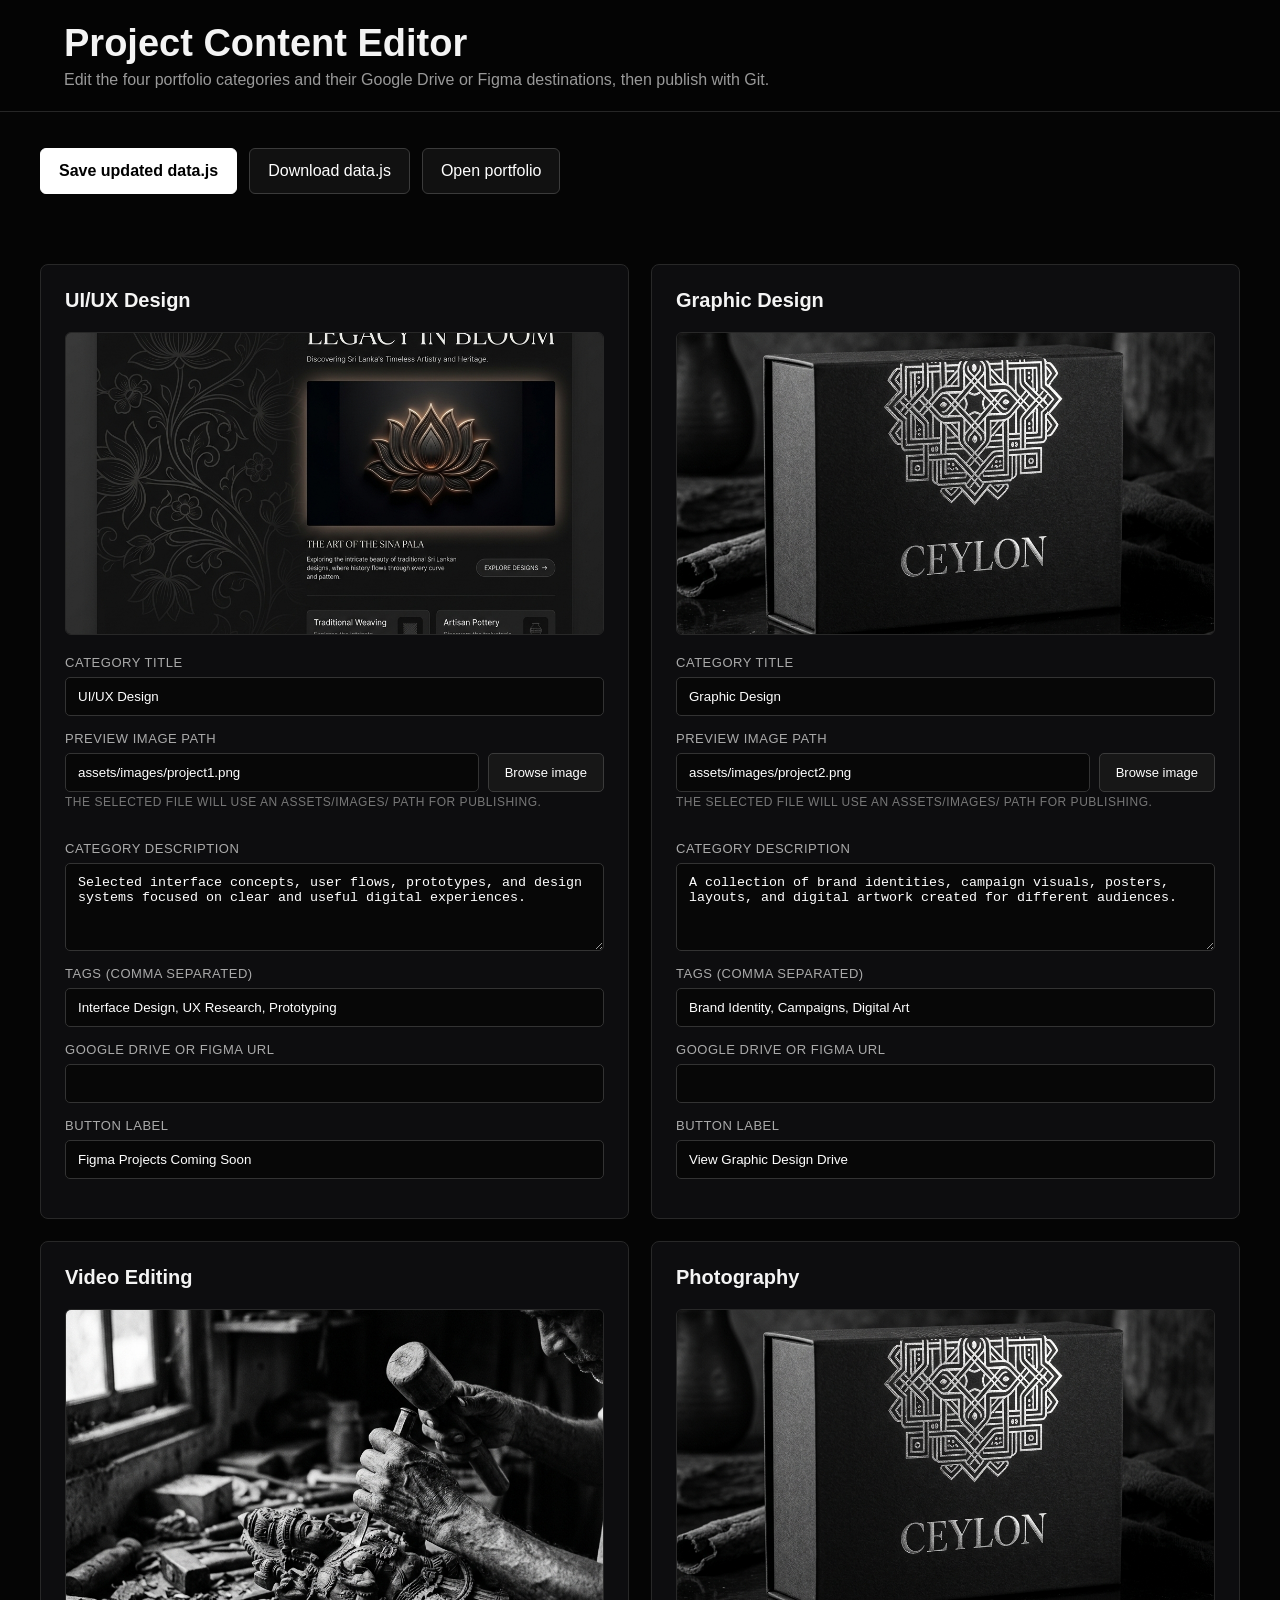
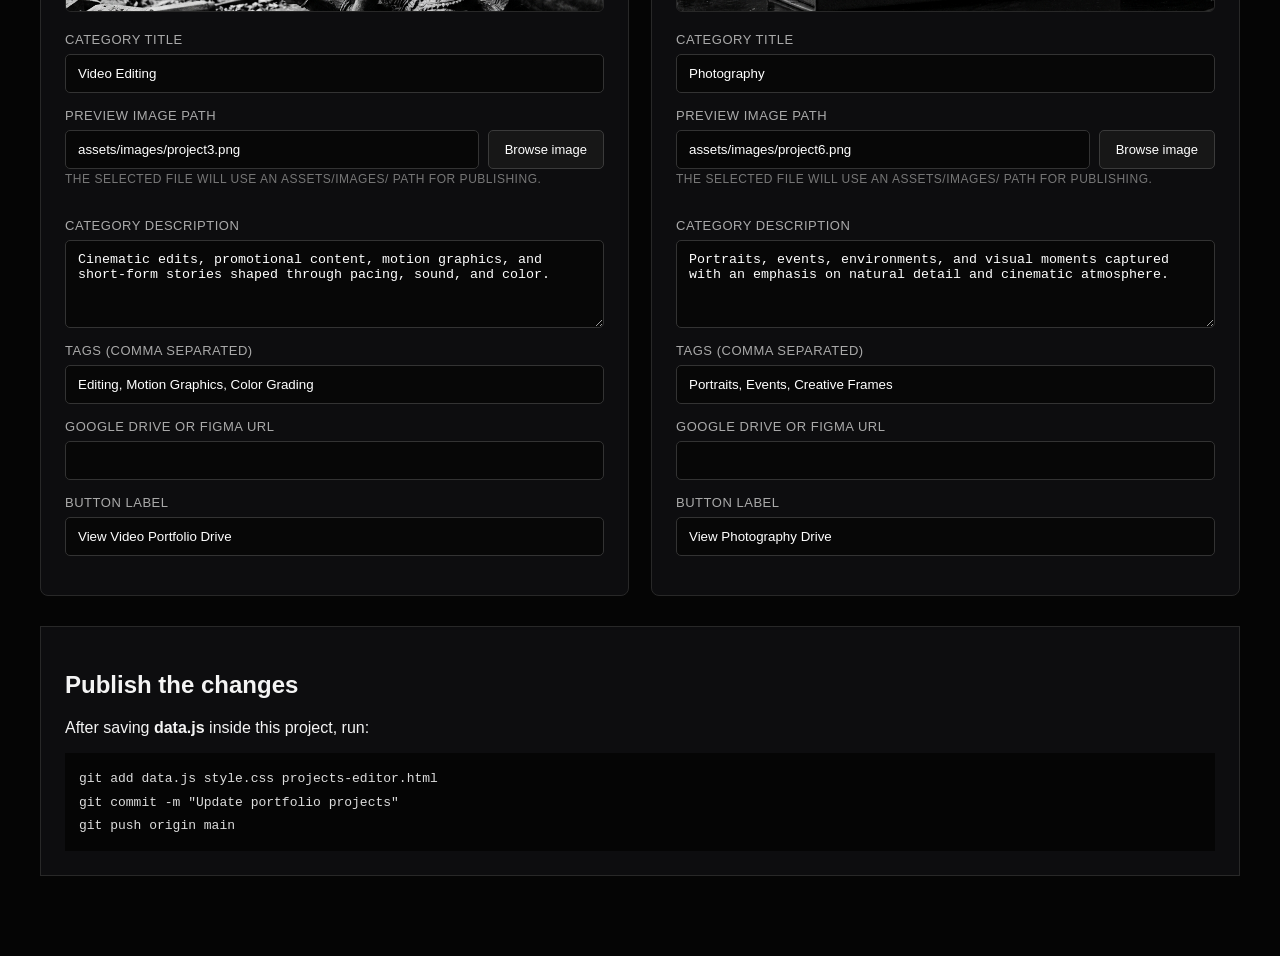
==== projects-editor.html @ d55bb492 "Save portfolio content and category editor" ====
<!DOCTYPE html>
<html lang="en">
<head>
    <meta charset="UTF-8">
    <meta name="viewport" content="width=device-width, initial-scale=1.0">
    <title>MALSEOGRAPHY Project Editor</title>
    <style>
        :root { color-scheme: dark; font-family: Inter, Arial, sans-serif; }
        * { box-sizing: border-box; }
        body { margin: 0; background: #050505; color: #f4f4f4; }
        header { position: sticky; top: 0; z-index: 2; padding: 22px clamp(20px, 5vw, 64px); background: rgba(5,5,5,.94); border-bottom: 1px solid #262626; backdrop-filter: blur(14px); }
        header h1 { margin: 0 0 6px; font-size: clamp(24px, 4vw, 38px); }
        header p { margin: 0; color: #999; }
        main { width: min(1200px, calc(100% - 32px)); margin: 36px auto 80px; }
        .toolbar { display: flex; flex-wrap: wrap; gap: 12px; margin-bottom: 28px; }
        button, a.button { border: 1px solid #3b3b3b; border-radius: 6px; padding: 13px 18px; background: #111; color: #fff; font: inherit; cursor: pointer; text-decoration: none; }
        button.primary { background: #fff; color: #000; border-color: #fff; font-weight: 700; }
        .grid { display: grid; grid-template-columns: repeat(2, minmax(0, 1fr)); gap: 22px; }
        article { padding: 24px; border: 1px solid #282828; border-radius: 8px; background: #0d0d0f; }
        article h2 { margin: 0 0 20px; font-size: 20px; }
        label { display: grid; gap: 7px; margin-bottom: 15px; color: #aaa; font-size: 13px; letter-spacing: .04em; text-transform: uppercase; }
        input, textarea, select { width: 100%; border: 1px solid #333; border-radius: 5px; padding: 11px 12px; background: #070707; color: #fff; font: 15px/1.5 inherit; }
        textarea { min-height: 88px; resize: vertical; }
        .image-picker { display: grid; grid-template-columns: 1fr auto; gap: 9px; }
        .image-picker .browse { display: grid; place-items: center; margin: 0; padding: 0 16px; border: 1px solid #3b3b3b; border-radius: 5px; color: #fff; background: #171717; cursor: pointer; font-size: 13px; text-transform: none; letter-spacing: 0; }
        .image-picker input[type="file"] { position: absolute; width: 1px; height: 1px; opacity: 0; pointer-events: none; }
        .image-preview { width: 100%; aspect-ratio: 16 / 9; margin-bottom: 16px; border: 1px solid #282828; border-radius: 6px; object-fit: cover; background: #070707; }
        .image-help { margin: -6px 0 15px; color: #777; font-size: 12px; line-height: 1.5; }
        .status { min-height: 24px; margin: 18px 0; color: #b7b7b7; }
        .publish { margin-top: 30px; padding: 24px; border: 1px solid #282828; background: #0d0d0f; }
        code { display: block; margin-top: 12px; padding: 14px; overflow-x: auto; background: #050505; color: #ddd; line-height: 1.8; }
        @media (max-width: 760px) { .grid { grid-template-columns: 1fr; } }
    </style>
</head>
<body>
    <header>
        <h1>Project Content Editor</h1>
        <p>Edit the four portfolio categories and their Google Drive or Figma destinations, then publish with Git.</p>
    </header>
    <main>
        <div class="toolbar">
            <button class="primary" id="save-file">Save updated data.js</button>
            <button id="download-file">Download data.js</button>
            <a class="button" href="index.html">Open portfolio</a>
        </div>
        <p class="status" id="status" role="status"></p>
        <div class="grid" id="editor-grid"></div>
        <section class="publish">
            <h2>Publish the changes</h2>
            <p>After saving <strong>data.js</strong> inside this project, run:</p>
            <code>git add data.js style.css projects-editor.html<br>git commit -m "Update portfolio projects"<br>git push origin main</code>
        </section>
    </main>
    <script src="data.js"></script>
    <script>
        const fields = [
            ['title', 'Category title'], ['image', 'Preview image path'],
            ['description', 'Category description'], ['tags', 'Tags (comma separated)'],
            ['link', 'Google Drive or Figma URL'], ['linkLabel', 'Button label']
        ];
        const projects = structuredClone(PORTFOLIO_DATA.portfolioCategories);
        const grid = document.getElementById('editor-grid');
        const status = document.getElementById('status');

        function valueFor(project, key) {
            if (key === 'tags') return project.tags.join(', ');
            return project[key] || '';
        }

        grid.innerHTML = projects.map((project, index) => `
            <article>
                <h2>${project.title}</h2>
                <img class="image-preview" data-preview-index="${index}" src="${project.image}" alt="${project.title} preview">
                ${fields.map(([key, label]) => `
                    <label>${label}
                        ${key === 'image'
                            ? `<span class="image-picker">
                                <input data-index="${index}" data-key="${key}" value="${valueFor(project, key).replaceAll('&','&amp;').replaceAll('"','&quot;')}">
                                <button class="browse" type="button" data-browse-index="${index}">Browse image</button>
                                <input type="file" accept="image/png,image/jpeg,image/webp,image/gif" data-image-file="${index}">
                               </span>
                               <span class="image-help">The selected file will use an assets/images/ path for publishing.</span>`
                            : key === 'description'
                            ? `<textarea data-index="${index}" data-key="${key}">${valueFor(project, key)}</textarea>`
                            : `<input data-index="${index}" data-key="${key}" value="${valueFor(project, key).replaceAll('&','&amp;').replaceAll('"','&quot;')}">`}
                    </label>`).join('')}
            </article>`).join('');

        grid.addEventListener('input', event => {
            const input = event.target;
            const project = projects[Number(input.dataset.index)];
            const key = input.dataset.key;
            if (!project || !key) return;
            if (key === 'tags') project.tags = input.value.split(',').map(tag => tag.trim()).filter(Boolean);
            else project[key] = input.value;
            status.textContent = 'Unsaved changes';
        });

        grid.addEventListener('change', event => {
            const picker = event.target;
            if (!picker.matches('[data-image-file]') || !picker.files[0]) return;
            const index = Number(picker.dataset.imageFile);
            const file = picker.files[0];
            const publishPath = `assets/images/${file.name.replaceAll(' ', '-')}`;
            projects[index].image = publishPath;
            const pathInput = grid.querySelector(`[data-index="${index}"][data-key="image"]`);
            const preview = grid.querySelector(`[data-preview-index="${index}"]`);
            pathInput.value = publishPath;
            preview.src = URL.createObjectURL(file);
            status.textContent = `Preview updated. Copy ${file.name} into assets/images before publishing.`;
        });

        grid.addEventListener('click', event => {
            const button = event.target.closest('[data-browse-index]');
            if (!button) return;
            grid.querySelector(`[data-image-file="${button.dataset.browseIndex}"]`).click();
        });

        function updatedSource() {
            const nextData = structuredClone(PORTFOLIO_DATA);
            nextData.portfolioCategories = projects;
            return `/**\n * CENTRALIZED PORTFOLIO DATA STORE (Source of Truth)\n * Edit this file to update portfolio content.\n */\n\nconst PORTFOLIO_DATA = ${JSON.stringify(nextData, null, 4)};\n`;
        }

        document.getElementById('save-file').addEventListener('click', async () => {
            try {
                if (!window.showSaveFilePicker) throw new Error('picker-unavailable');
                const handle = await showSaveFilePicker({ suggestedName: 'data.js', types: [{ description: 'JavaScript', accept: { 'text/javascript': ['.js'] } }] });
                const writable = await handle.createWritable();
                await writable.write(updatedSource());
                await writable.close();
                status.textContent = 'Saved. Refresh the portfolio to review your changes.';
            } catch (error) {
                if (error.name !== 'AbortError') status.textContent = 'Direct save is unavailable here. Use “Download data.js” instead.';
            }
        });

        document.getElementById('download-file').addEventListener('click', () => {
            const url = URL.createObjectURL(new Blob([updatedSource()], { type: 'text/javascript' }));
            const link = Object.assign(document.createElement('a'), { href: url, download: 'data.js' });
            link.click();
            URL.revokeObjectURL(url);
            status.textContent = 'Downloaded data.js. Replace the project’s existing data.js before publishing.';
        });
    </script>
</body>
</html>
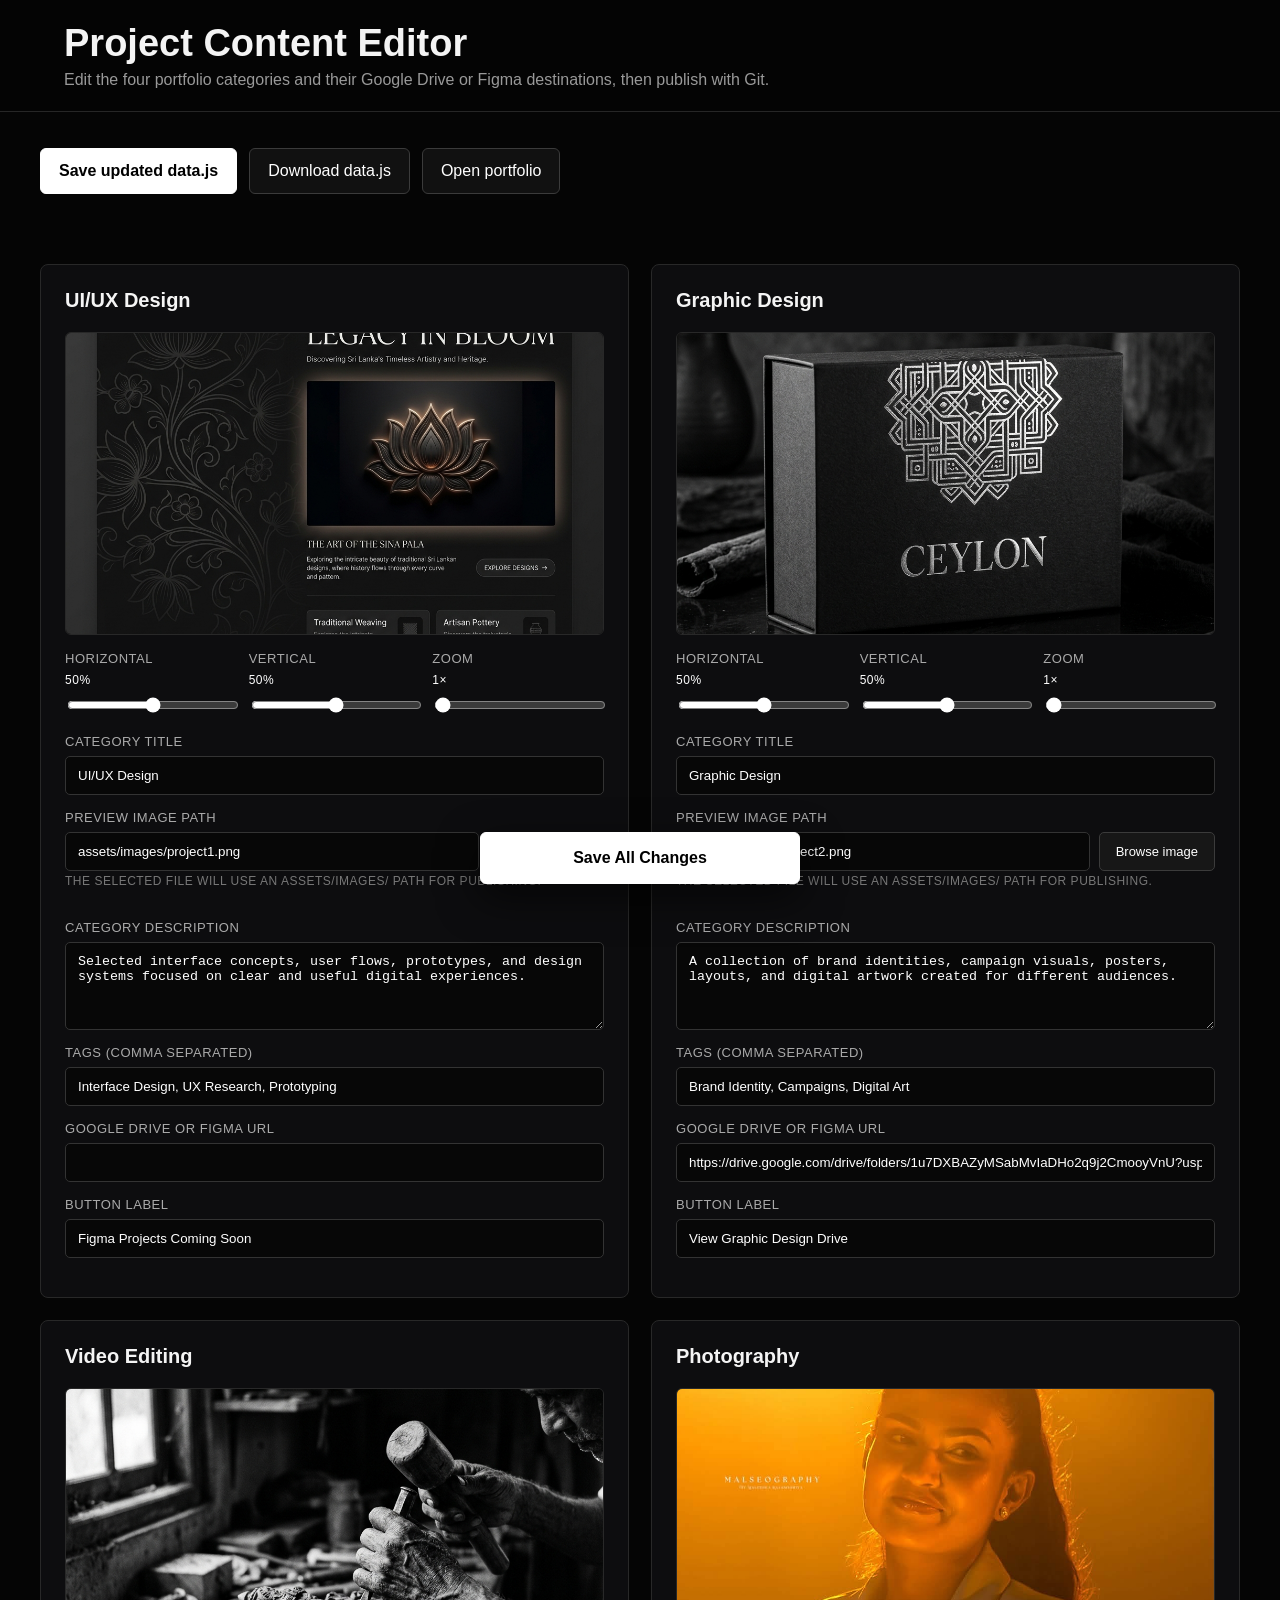
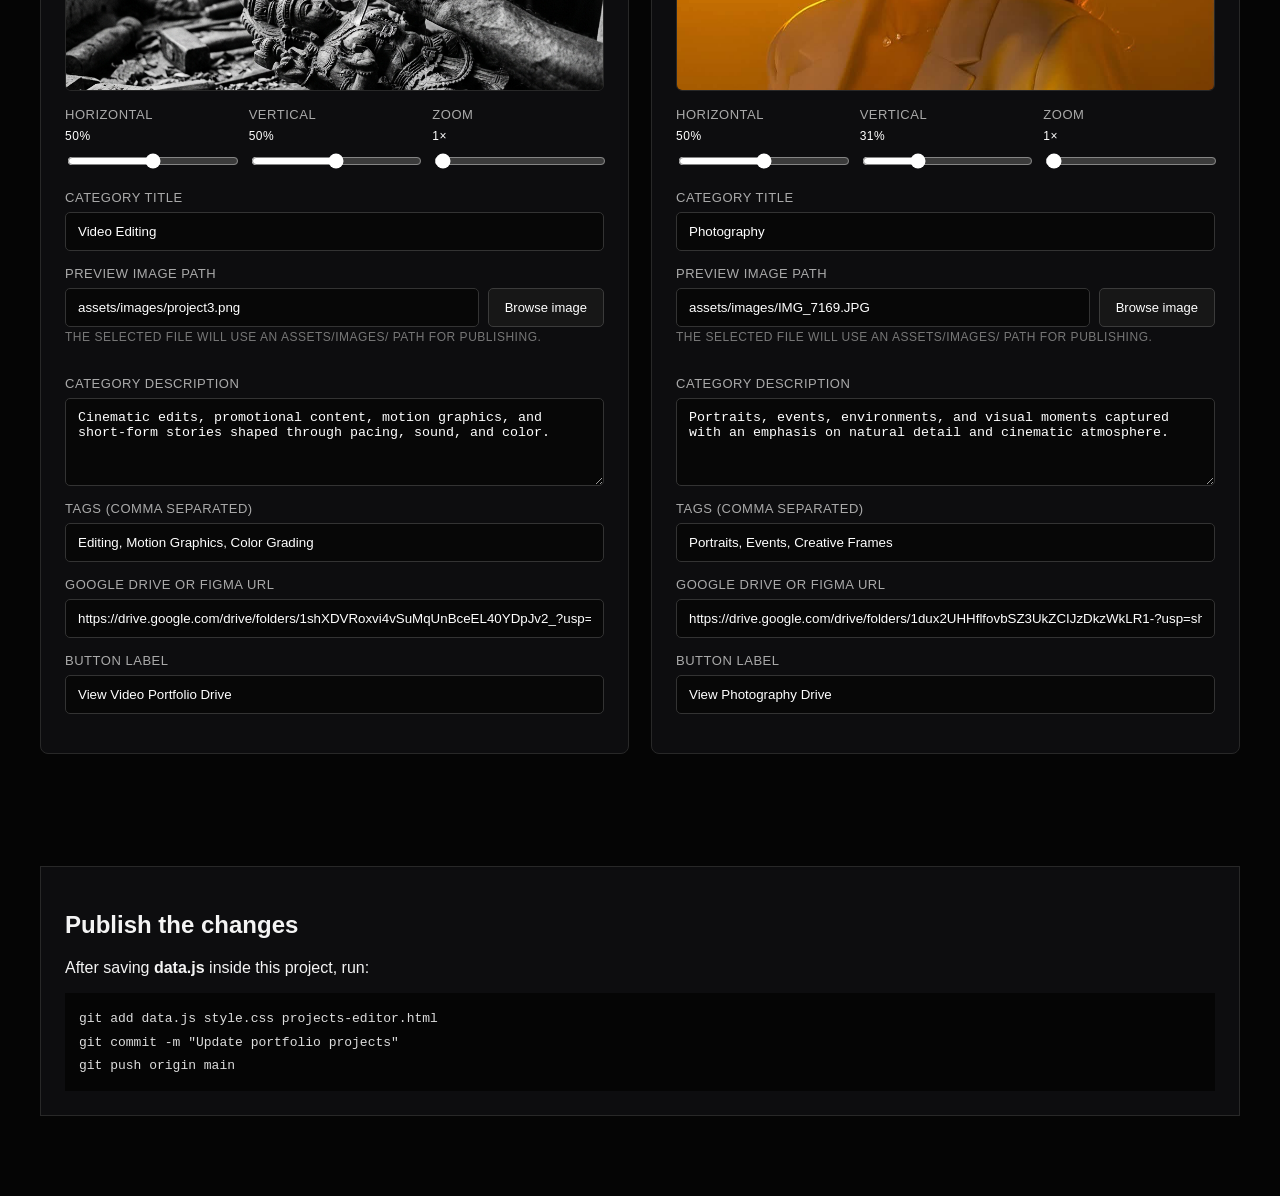
==== commit 0f268476: "Save portfolio category links and image settings" ====
--- a/projects-editor.html
+++ b/projects-editor.html
@@ -26,10 +26,17 @@
         .image-picker input[type="file"] { position: absolute; width: 1px; height: 1px; opacity: 0; pointer-events: none; }
         .image-preview { width: 100%; aspect-ratio: 16 / 9; margin-bottom: 16px; border: 1px solid #282828; border-radius: 6px; object-fit: cover; background: #070707; }
         .image-help { margin: -6px 0 15px; color: #777; font-size: 12px; line-height: 1.5; }
+        .position-controls { display: grid; grid-template-columns: repeat(3, minmax(0, 1fr)); gap: 12px; margin-bottom: 18px; }
+        .position-controls label { margin: 0; }
+        .position-controls output { color: #fff; font-size: 12px; }
+        input[type="range"] { padding: 0; accent-color: #fff; }
         .status { min-height: 24px; margin: 18px 0; color: #b7b7b7; }
         .publish { margin-top: 30px; padding: 24px; border: 1px solid #282828; background: #0d0d0f; }
+        .save-all-wrap { position: sticky; bottom: 16px; z-index: 3; display: flex; justify-content: center; margin: 30px 0; pointer-events: none; }
+        .save-all-wrap button { min-width: min(100%, 320px); padding: 16px 24px; box-shadow: 0 14px 40px rgba(0,0,0,.6); pointer-events: auto; }
         code { display: block; margin-top: 12px; padding: 14px; overflow-x: auto; background: #050505; color: #ddd; line-height: 1.8; }
         @media (max-width: 760px) { .grid { grid-template-columns: 1fr; } }
+        @media (max-width: 480px) { .position-controls { grid-template-columns: 1fr; } }
     </style>
 </head>
 <body>
@@ -45,6 +52,9 @@
         </div>
         <p class="status" id="status" role="status"></p>
         <div class="grid" id="editor-grid"></div>
+        <div class="save-all-wrap">
+            <button class="primary" id="save-all">Save All Changes</button>
+        </div>
         <section class="publish">
             <h2>Publish the changes</h2>
             <p>After saving <strong>data.js</strong> inside this project, run:</p>
@@ -70,7 +80,21 @@
         grid.innerHTML = projects.map((project, index) => `
             <article>
                 <h2>${project.title}</h2>
-                <img class="image-preview" data-preview-index="${index}" src="${project.image}" alt="${project.title} preview">
+                <div class="image-preview" style="overflow:hidden">
+                    <img data-preview-index="${index}" src="${project.image}" alt="${project.title} preview"
+                        style="width:100%;height:100%;object-fit:cover;object-position:${project.imagePositionX ?? 50}% ${project.imagePositionY ?? 50}%;transform:scale(${project.imageZoom ?? 1})">
+                </div>
+                <div class="position-controls">
+                    <label>Horizontal <output data-output="x-${index}">${project.imagePositionX ?? 50}%</output>
+                        <input type="range" min="0" max="100" value="${project.imagePositionX ?? 50}" data-image-control="x" data-index="${index}">
+                    </label>
+                    <label>Vertical <output data-output="y-${index}">${project.imagePositionY ?? 50}%</output>
+                        <input type="range" min="0" max="100" value="${project.imagePositionY ?? 50}" data-image-control="y" data-index="${index}">
+                    </label>
+                    <label>Zoom <output data-output="zoom-${index}">${project.imageZoom ?? 1}×</output>
+                        <input type="range" min="1" max="1.8" step="0.05" value="${project.imageZoom ?? 1}" data-image-control="zoom" data-index="${index}">
+                    </label>
+                </div>
                 ${fields.map(([key, label]) => `
                     <label>${label}
                         ${key === 'image'
@@ -89,6 +113,19 @@
         grid.addEventListener('input', event => {
             const input = event.target;
             const project = projects[Number(input.dataset.index)];
+            const imageControl = input.dataset.imageControl;
+            if (project && imageControl) {
+                const preview = grid.querySelector(`[data-preview-index="${input.dataset.index}"]`);
+                if (imageControl === 'x') project.imagePositionX = Number(input.value);
+                if (imageControl === 'y') project.imagePositionY = Number(input.value);
+                if (imageControl === 'zoom') project.imageZoom = Number(input.value);
+                preview.style.objectPosition = `${project.imagePositionX ?? 50}% ${project.imagePositionY ?? 50}%`;
+                preview.style.transform = `scale(${project.imageZoom ?? 1})`;
+                const suffix = imageControl === 'zoom' ? '×' : '%';
+                grid.querySelector(`[data-output="${imageControl}-${input.dataset.index}"]`).textContent = `${input.value}${suffix}`;
+                status.textContent = 'Image placement changed — remember to save data.js.';
+                return;
+            }
             const key = input.dataset.key;
             if (!project || !key) return;
             if (key === 'tags') project.tags = input.value.split(',').map(tag => tag.trim()).filter(Boolean);
@@ -122,7 +159,7 @@
             return `/**\n * CENTRALIZED PORTFOLIO DATA STORE (Source of Truth)\n * Edit this file to update portfolio content.\n */\n\nconst PORTFOLIO_DATA = ${JSON.stringify(nextData, null, 4)};\n`;
         }
 
-        document.getElementById('save-file').addEventListener('click', async () => {
+        async function saveDataFile() {
             try {
                 if (!window.showSaveFilePicker) throw new Error('picker-unavailable');
                 const handle = await showSaveFilePicker({ suggestedName: 'data.js', types: [{ description: 'JavaScript', accept: { 'text/javascript': ['.js'] } }] });
@@ -133,7 +170,10 @@
             } catch (error) {
                 if (error.name !== 'AbortError') status.textContent = 'Direct save is unavailable here. Use “Download data.js” instead.';
             }
-        });
+        }
+
+        document.getElementById('save-file').addEventListener('click', saveDataFile);
+        document.getElementById('save-all').addEventListener('click', saveDataFile);
 
         document.getElementById('download-file').addEventListener('click', () => {
             const url = URL.createObjectURL(new Blob([updatedSource()], { type: 'text/javascript' }));
